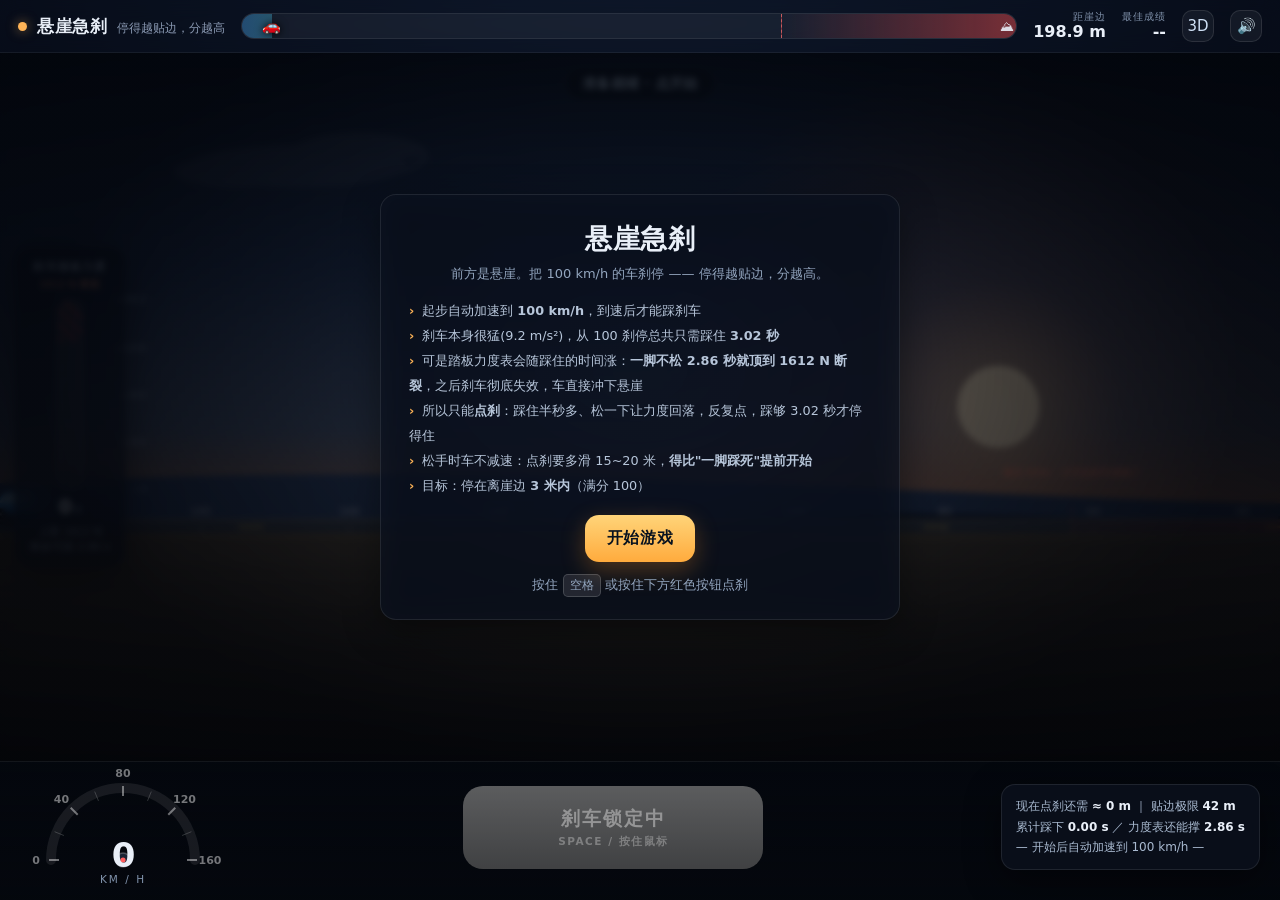
==== index.html @ 1060248b "悬崖急刹：崖边点刹小游戏（2D + 3D 双版本，零依赖） - game.js 物理内核：100km/h 巡航解锁刹车；点刹(踩累积力度 1612N 断裂 / 松回落) - index.html + " ====
<!DOCTYPE html>
<html lang="zh-CN">
<head>
<meta charset="utf-8" />
<meta name="viewport" content="width=device-width, initial-scale=1, viewport-fit=cover" />
<title>悬崖急刹 · 刹车踏板挑战</title>
<link rel="stylesheet" href="hud.css" />
</head>
<body>
<div class="app">
  <header class="topbar">
    <div class="brand"><span class="dot"></span><b>悬崖急刹</b><span class="sub">停得越贴边，分越高</span></div>
    <div class="track" id="track">
      <div class="track-fill" id="trackFill"></div>
      <div class="track-danger" id="trackDanger"></div>
      <div class="track-car" id="trackCar">🚗</div>
      <div class="track-cliff">⛰</div>
    </div>
    <div class="hud">
      <div class="hud-item"><span>距崖边</span><b id="distText">--</b></div>
      <div class="hud-item"><span>最佳成绩</span><b id="bestText">--</b></div>
    </div>
    <a class="icon-btn" href="index-3d.html" title="切到 3D 版" style="text-decoration:none;display:flex;align-items:center;justify-content:center">3D</a>
    <button class="icon-btn" id="soundBtn" title="音效开关">🔊</button>
  </header>

  <main class="stage" id="stage">
    <canvas id="world"></canvas>

    <aside class="pedal glass" id="pedalPanel">
      <h4>刹车踏板力度</h4>
      <div class="pedal-cap">1612 N 断裂</div>
      <div class="pedal-body">
        <div class="gauge-track">
          <div class="gauge-zone"></div>
          <div class="gauge-fill" id="pedalFill"></div>
          <div id="tickWrap"></div>
        </div>
        <div class="gauge-ticks" id="gaugeTicks"></div>
      </div>
      <div class="pedal-num" id="pedalVal">0<small>N</small></div>
      <div class="pedal-sub" id="pedalSub">上限 1612 N<br>还能撑 3.43 s</div>
      <div class="crack"></div>
    </aside>

    <div class="pill calm" id="status">准备就绪</div>

    <div class="overlay" id="overlay">
      <div class="ov glass" id="ovPanel"></div>
    </div>
  </main>

  <footer class="dash">
    <div class="speedo">
      <svg viewBox="0 0 206 118" id="speedoSvg">
        <defs>
          <linearGradient id="arcGrad" x1="0" y1="0" x2="1" y2="0">
            <stop offset="0%" stop-color="#4cc9f0"/><stop offset="65%" stop-color="#ffd166"/><stop offset="100%" stop-color="#ff5d5d"/>
          </linearGradient>
        </defs>
        <path id="speedArc" d="" fill="none" stroke="rgba(255,255,255,.08)" stroke-width="10" stroke-linecap="round"/>
        <path id="speedArcFill" d="" fill="none" stroke="url(#arcGrad)" stroke-width="10" stroke-linecap="round"/>
        <g id="speedTicks"></g>
        <g id="needleG" transform="translate(103,92)">
          <line id="needle" x1="0" y1="0" x2="60" y2="0" stroke="#ff5d5d" stroke-width="3" stroke-linecap="round"/>
          <circle r="7" fill="#1a2334" stroke="rgba(255,255,255,.25)" stroke-width="1.5"/>
          <circle r="2.6" fill="#ff5d5d"/>
        </g>
      </svg>
      <div class="sp-num"><b id="speedText">0</b><small>KM / H</small></div>
    </div>

    <div class="ctrl">
      <button class="brake locked" id="brakeBtn">按住刹车<small>SPACE / 按住鼠标</small></button>
    </div>

    <div class="meters glass" id="meters">
      <div>现在点刹还需 <b id="needText">--</b> ｜ 贴边极限 <b id="theoDist">--</b></div>
      <div>累计踩下 <b id="heldText">0.00 s</b> ／ 力度表还能撑 <b id="leftText">3.43 s</b></div>
      <div id="predictText">— 别急着踩，也别踩太晚 —</div>
    </div>
  </footer>
</div>

<div class="sr" id="selftest" aria-hidden="true"></div>

<script src="game.js"></script>
<script src="app.js"></script>
</body>
</html>
---- hud.css ----
/* 悬崖急刹 —— HUD 样式（2D 版 index.html / 3D 版 index-3d.html 共用） */
  *{box-sizing:border-box}
  html,body{margin:0;height:100%;overflow:hidden;background:#04070d;color:#e9eff8;
    font-family:"Segoe UI Variable Display","Segoe UI","PingFang SC","Microsoft YaHei",system-ui,sans-serif;
    -webkit-font-smoothing:antialiased;-webkit-tap-highlight-color:transparent}
  button{font-family:inherit}
  .app{height:100%;display:grid;grid-template-rows:auto minmax(0,1fr) auto;
    background:radial-gradient(1100px 560px at 50% -8%,#182742 0%,#080e1b 58%,#03060c 100%)}

  /* ---------- 顶栏 ---------- */
  .topbar{display:flex;align-items:center;gap:16px;padding:10px 18px;border-bottom:1px solid rgba(255,255,255,.06);
    backdrop-filter:blur(10px);background:rgba(8,14,26,.55)}
  .brand{display:flex;align-items:baseline;gap:10px;white-space:nowrap}
  .brand b{font-size:17px;letter-spacing:.5px}
  .brand .dot{width:9px;height:9px;border-radius:50%;background:#ffb457;box-shadow:0 0 12px #ffb45790;align-self:center}
  .brand .sub{font-size:12px;color:#8b9ab3}
  .track{position:relative;flex:1;height:26px;border-radius:13px;background:rgba(255,255,255,.05);
    border:1px solid rgba(255,255,255,.07);overflow:hidden;min-width:180px}
  .track-danger{position:absolute;right:0;top:0;bottom:0;background:linear-gradient(90deg,rgba(255,72,72,0),rgba(255,72,72,.42));
    border-left:1px dashed rgba(255,120,120,.6)}
  .track-fill{position:absolute;left:0;top:0;bottom:0;width:0;background:linear-gradient(90deg,#3fa9ff55,#4cc9f055)}
  .track-car{position:absolute;top:50%;left:0;transform:translate(-50%,-50%);font-size:15px;filter:drop-shadow(0 0 4px #000)}
  .track-cliff{position:absolute;right:2px;top:50%;transform:translateY(-50%);font-size:14px;opacity:.9}
  .hud{display:flex;gap:16px;white-space:nowrap}
  .hud-item{display:flex;flex-direction:column;align-items:flex-end;line-height:1.15}
  .hud-item span{font-size:10px;color:#8092ab;letter-spacing:1px}
  .hud-item b{font-size:16px;font-variant-numeric:tabular-nums}
  .icon-btn{width:32px;height:32px;border-radius:10px;border:1px solid rgba(255,255,255,.1);
    background:rgba(255,255,255,.05);color:#cfe0f5;cursor:pointer;font-size:15px;line-height:1}
  .icon-btn:hover{background:rgba(255,255,255,.1)}

  /* ---------- 舞台 ---------- */
  .stage{position:relative;min-height:0;overflow:hidden}
  #world{display:block;width:100%;height:100%}
  .glass{background:rgba(13,20,34,.62);border:1px solid rgba(255,255,255,.09);
    border-radius:16px;backdrop-filter:blur(14px);box-shadow:0 10px 36px rgba(0,0,0,.45)}

  .pill{position:absolute;left:50%;top:14px;transform:translateX(-50%);padding:7px 16px;border-radius:999px;
    font-size:13.5px;font-weight:600;letter-spacing:.3px;white-space:nowrap;
    background:rgba(13,20,34,.7);border:1px solid rgba(255,255,255,.1);backdrop-filter:blur(12px);
    transition:color .2s,border-color .2s,background .2s}
  .pill.calm{color:#9fb3ca}
  .pill.go{color:#5ee0a0;border-color:#5ee0a055;background:rgba(20,60,45,.6)}
  .pill.brake{color:#ffcf6b;border-color:#ffcf6b55;background:rgba(70,50,15,.6)}
  .pill.bad{color:#ff7a7a;border-color:#ff7a7a66;background:rgba(70,20,20,.65)}

  /* 左侧踏板力度表 */
  .pedal{position:absolute;left:14px;top:50%;transform:translateY(-50%);width:112px;padding:12px 10px 12px;
    display:flex;flex-direction:column;align-items:center;gap:8px}
  .pedal h4{margin:0;font-size:11px;font-weight:600;color:#93a6bf;letter-spacing:1.2px}
  .pedal-cap{font-size:9.5px;color:#ff9a7a;letter-spacing:.4px;margin-top:-4px}
  .pedal-body{position:relative;width:100%;display:flex;gap:8px;justify-content:center}
  .gauge-track{position:relative;width:26px;height:190px;border-radius:13px;overflow:hidden;
    background:linear-gradient(180deg,rgba(255,255,255,.08),rgba(255,255,255,.03));
    border:1px solid rgba(255,255,255,.12)}
  .gauge-fill{position:absolute;left:0;right:0;bottom:0;height:0%;
    background:linear-gradient(0deg,#3ddc97,#ffd166 62%,#ff5d5d 92%);transition:height .06s linear}
  .gauge-break{position:absolute;left:-4px;right:-4px;height:0;border-top:2px dashed #ff5d5d;bottom:100%;opacity:.85}
  .gauge-zone{position:absolute;left:0;right:0;top:0;height:22%;background:repeating-linear-gradient(45deg,rgba(255,60,60,.28) 0 5px,transparent 5px 10px)}
  .gauge-ticks{position:absolute;right:-32px;top:0;bottom:0;width:30px;font-size:9px;color:#7c8ea6}
  .gauge-ticks i{position:absolute;right:0;font-style:normal;transform:translateY(50%)}
  .gauge-ticks i::before{content:"";position:absolute;left:-8px;top:50%;width:6px;height:1px;background:rgba(255,255,255,.35)}
  .pedal-num{font-size:19px;font-weight:700;font-variant-numeric:tabular-nums;line-height:1}
  .pedal-num small{font-size:10px;font-weight:500;color:#8fa2ba;margin-left:2px}
  .pedal-sub{font-size:10.5px;color:#8fa2ba;text-align:center;line-height:1.45;font-variant-numeric:tabular-nums}
  .pedal.broken{border-color:#ff5d5d77;box-shadow:0 0 0 1px #ff5d5d33,0 10px 36px rgba(120,0,0,.5)}
  .pedal.broken .gauge-fill{background:#ff4d4d}
  .pedal.danger{border-color:#ff9a5e88;box-shadow:0 0 0 1px #ff9a5e44,0 0 22px rgba(255,120,60,.25) inset}
  .pedal.danger .pedal-num{color:#ffb457}
  .crack{position:absolute;inset:0;pointer-events:none;opacity:0;transition:opacity .25s;
    background:
      linear-gradient(72deg,transparent 48%,#ffd9d9 49%,transparent 50%) 12% 30%/60% 70% no-repeat,
      linear-gradient(-58deg,transparent 48%,#ffb9b9 49%,transparent 50%) 70% 20%/70% 60% no-repeat}
  .pedal.broken .crack{opacity:.75}

  /* 中央浮层 */
  .overlay{position:absolute;inset:0;display:flex;align-items:center;justify-content:center;
    background:radial-gradient(600px 400px at 50% 45%,rgba(4,8,16,.55),rgba(2,4,9,.85));
    backdrop-filter:blur(3px);z-index:5;transition:opacity .25s}
  .overlay.hide{opacity:0;pointer-events:none}
  .ov{width:min(520px,88%);padding:26px 26px 22px;text-align:center}
  .ov h1{margin:0 0 6px;font-size:27px;letter-spacing:.5px}
  .ov h2{margin:0 0 4px;font-size:24px}
  .ov .lead{margin:0 0 14px;font-size:13px;color:#93a6bf;line-height:1.7}
  .ov ul{margin:0 0 16px;padding:0 0 0 2px;list-style:none;text-align:left;font-size:12.8px;color:#b7c6da;line-height:1.95}
  .ov ul li::before{content:"›";color:#ffb457;margin-right:8px;font-weight:700}
  .kbd{display:inline-block;padding:1px 6px;border-radius:5px;background:rgba(255,255,255,.1);
    border:1px solid rgba(255,255,255,.16);font-size:11.5px}
  .btn{cursor:pointer;border:none;border-radius:14px;padding:13px 22px;font-size:15.5px;font-weight:700;
    letter-spacing:.6px;color:#08121f;background:linear-gradient(180deg,#ffd479,#ffab3d);
    box-shadow:0 8px 24px rgba(255,150,40,.28);transition:transform .12s,box-shadow .12s}
  .btn:hover{transform:translateY(-1px);box-shadow:0 12px 28px rgba(255,150,40,.4)}
  .btn:active{transform:translateY(1px)}
  .btn.ghost{background:rgba(255,255,255,.08);color:#dbe7f6;box-shadow:none;border:1px solid rgba(255,255,255,.14)}
  .res-score{font-size:44px;font-weight:800;line-height:1;margin:6px 0 2px;font-variant-numeric:tabular-nums}
  .res-meta{font-size:12.5px;color:#93a6bf;line-height:1.8;margin-bottom:14px}
  .res-rank{display:inline-block;min-width:34px;padding:3px 10px;border-radius:9px;font-weight:800;font-size:15px;
    background:rgba(255,255,255,.08);border:1px solid rgba(255,255,255,.14)}
  .row{display:flex;gap:10px;justify-content:center}

  /* ---------- 底部仪表台 ---------- */
  .dash{display:grid;grid-template-columns:auto 1fr auto;align-items:center;gap:18px;padding:6px 20px 14px;
    border-top:1px solid rgba(255,255,255,.06);background:linear-gradient(180deg,rgba(6,10,18,.2),rgba(4,7,13,.9))}
  .speedo{position:relative;width:206px;height:118px}
  .speedo svg{position:absolute;inset:0;overflow:visible}
  .sp-num{position:absolute;left:0;right:0;bottom:2px;text-align:center;line-height:1}
  .sp-num b{font-size:34px;font-weight:800;font-variant-numeric:tabular-nums;letter-spacing:-1px}
  .sp-num small{display:block;font-size:10.5px;color:#8092ab;letter-spacing:2px;margin-top:2px}
  .ctrl{display:flex;flex-direction:column;align-items:center;gap:8px}
  .brake{cursor:pointer;user-select:none;touch-action:none;border:none;border-radius:20px;
    min-width:300px;padding:20px 34px;font-size:19px;font-weight:800;letter-spacing:2px;
    color:#2a0d0d;background:linear-gradient(180deg,#ff9b8a,#f2543f);
    box-shadow:0 10px 30px rgba(220,60,40,.32),inset 0 -3px 0 rgba(0,0,0,.18);
    transition:transform .1s,box-shadow .1s,filter .2s;display:flex;flex-direction:column;gap:3px;align-items:center}
  .brake small{font-size:10.5px;font-weight:600;letter-spacing:1.5px;opacity:.72}
  .brake:active,.brake.on{transform:translateY(2px) scale(.995);
    box-shadow:0 4px 14px rgba(220,60,40,.4),inset 0 3px 8px rgba(0,0,0,.25);filter:brightness(1.08)}
  .brake[disabled]{cursor:not-allowed;filter:grayscale(.85) brightness(.62);box-shadow:none;transform:none}
  .brake.locked{background:linear-gradient(180deg,#8c96a6,#5e6a7c);color:#eaf0f8}
  .meters{min-width:250px;padding:11px 14px;border-radius:14px;font-size:12px;color:#a9bad0;line-height:1.7}
  .meters b{color:#e9eff8;font-variant-numeric:tabular-nums}
  .meters .warn{color:#ff8b6b;font-weight:700}
  .meters .ok{color:#5ee0a0;font-weight:700}
  .flash{animation:pulse .5s ease 2}
  @keyframes pulse{0%,100%{opacity:1}50%{opacity:.35}}
  .sr{position:absolute;left:-9999px}

  /* ---------- 窄屏兜底 ---------- */
  @media (max-width: 920px){
    .topbar{gap:10px;padding:8px 10px}
    .brand .sub{display:none}
    .hud{display:none}
    .dash{grid-template-columns:auto 1fr;gap:10px;padding:4px 12px 10px}
    #meters{display:none}
    .speedo{width:148px;height:86px}
    .sp-num b{font-size:26px}
    .brake{min-width:0;width:100%;padding:16px 12px;font-size:16px;letter-spacing:1px}
    .pedal{left:8px;width:78px;padding:8px 6px;gap:5px}
    .pedal h4{font-size:9.5px;letter-spacing:.5px}
    .pedal-cap{font-size:8px}
    .gauge-track{width:20px;height:132px}
    .gauge-ticks{right:-26px;width:24px;font-size:8px}
    .pedal-num{font-size:15px}
    .pedal-sub{font-size:9px}
    .ov{padding:18px 16px 16px}
    .ov h1{font-size:22px}
    .ov ul{font-size:11.6px;line-height:1.8}
  }
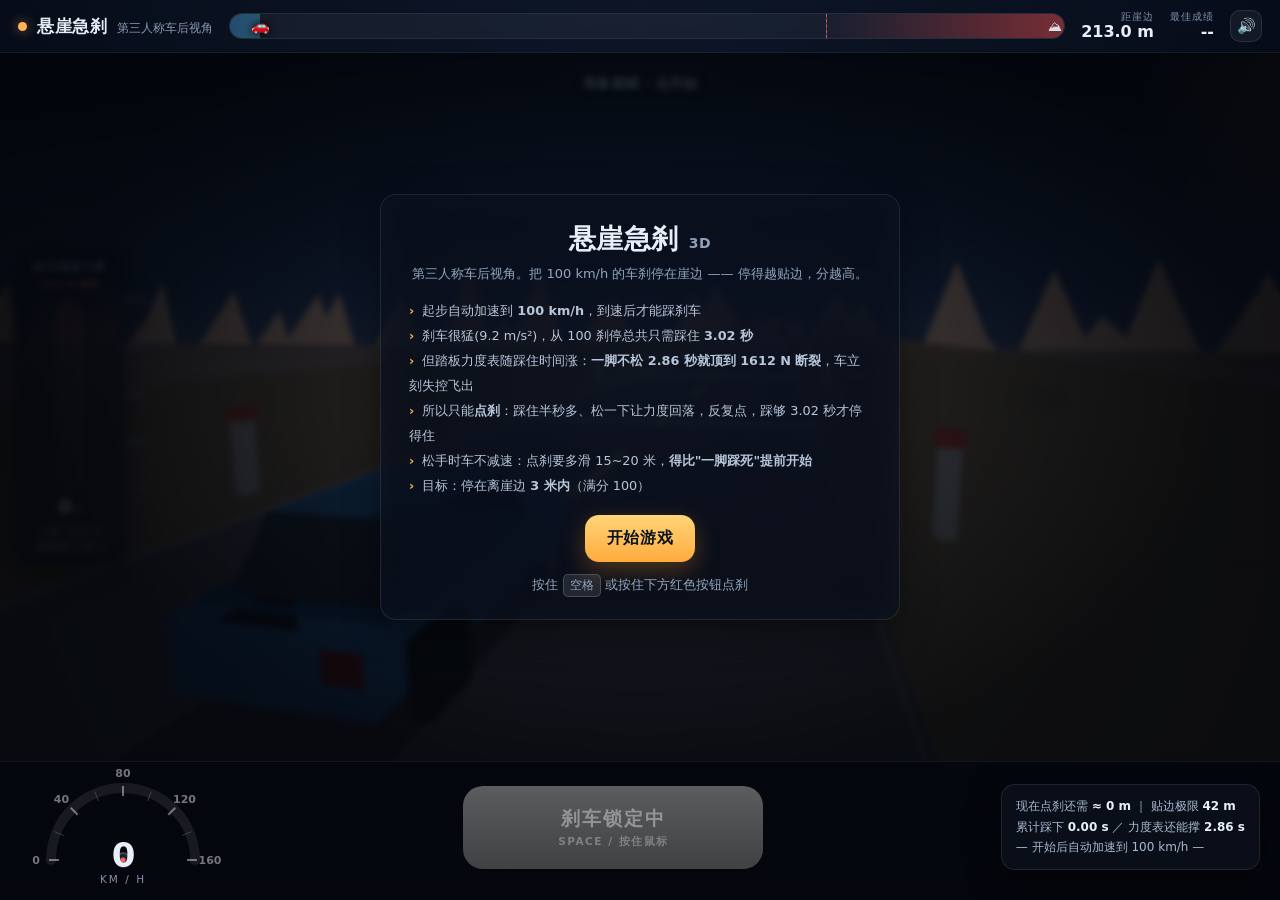
==== commit e018c612: "站点改成单一入口：index.html = 3D 第三人称，去掉 2D/3D 版本切换 - index.html 由 2D 横版改为 3D（原 index-3d.html），删掉页面上的 2D/3D " ====
--- a/index.html
+++ b/index.html
@@ -9,7 +9,7 @@
 <body>
 <div class="app">
   <header class="topbar">
-    <div class="brand"><span class="dot"></span><b>悬崖急刹</b><span class="sub">停得越贴边，分越高</span></div>
+    <div class="brand"><span class="dot"></span><b>悬崖急刹</b><span class="sub">第三人称车后视角</span></div>
     <div class="track" id="track">
       <div class="track-fill" id="trackFill"></div>
       <div class="track-danger" id="trackDanger"></div>
@@ -20,7 +20,6 @@
       <div class="hud-item"><span>距崖边</span><b id="distText">--</b></div>
       <div class="hud-item"><span>最佳成绩</span><b id="bestText">--</b></div>
     </div>
-    <a class="icon-btn" href="index-3d.html" title="切到 3D 版" style="text-decoration:none;display:flex;align-items:center;justify-content:center">3D</a>
     <button class="icon-btn" id="soundBtn" title="音效开关">🔊</button>
   </header>
 
@@ -39,7 +38,7 @@
         <div class="gauge-ticks" id="gaugeTicks"></div>
       </div>
       <div class="pedal-num" id="pedalVal">0<small>N</small></div>
-      <div class="pedal-sub" id="pedalSub">上限 1612 N<br>还能撑 3.43 s</div>
+      <div class="pedal-sub" id="pedalSub">上限 1612 N<br>还能撑 2.86 s</div>
       <div class="crack"></div>
     </aside>
 
@@ -76,7 +75,7 @@
 
     <div class="meters glass" id="meters">
       <div>现在点刹还需 <b id="needText">--</b> ｜ 贴边极限 <b id="theoDist">--</b></div>
-      <div>累计踩下 <b id="heldText">0.00 s</b> ／ 力度表还能撑 <b id="leftText">3.43 s</b></div>
+      <div>累计踩下 <b id="heldText">0.00 s</b> ／ 力度表还能撑 <b id="leftText">2.86 s</b></div>
       <div id="predictText">— 别急着踩，也别踩太晚 —</div>
     </div>
   </footer>
@@ -85,6 +84,6 @@
 <div class="sr" id="selftest" aria-hidden="true"></div>
 
 <script src="game.js"></script>
-<script src="app.js"></script>
+<script src="view3d.js"></script>
 </body>
 </html>
--- a/hud.css
+++ b/hud.css
@@ -1,4 +1,4 @@
-/* 悬崖急刹 —— HUD 样式（2D 版 index.html / 3D 版 index-3d.html 共用） */
+/* 悬崖急刹 —— HUD 样式（站点入口 index.html 与归档页 archive/2d.html 共用） */
   *{box-sizing:border-box}
   html,body{margin:0;height:100%;overflow:hidden;background:#04070d;color:#e9eff8;
     font-family:"Segoe UI Variable Display","Segoe UI","PingFang SC","Microsoft YaHei",system-ui,sans-serif;
